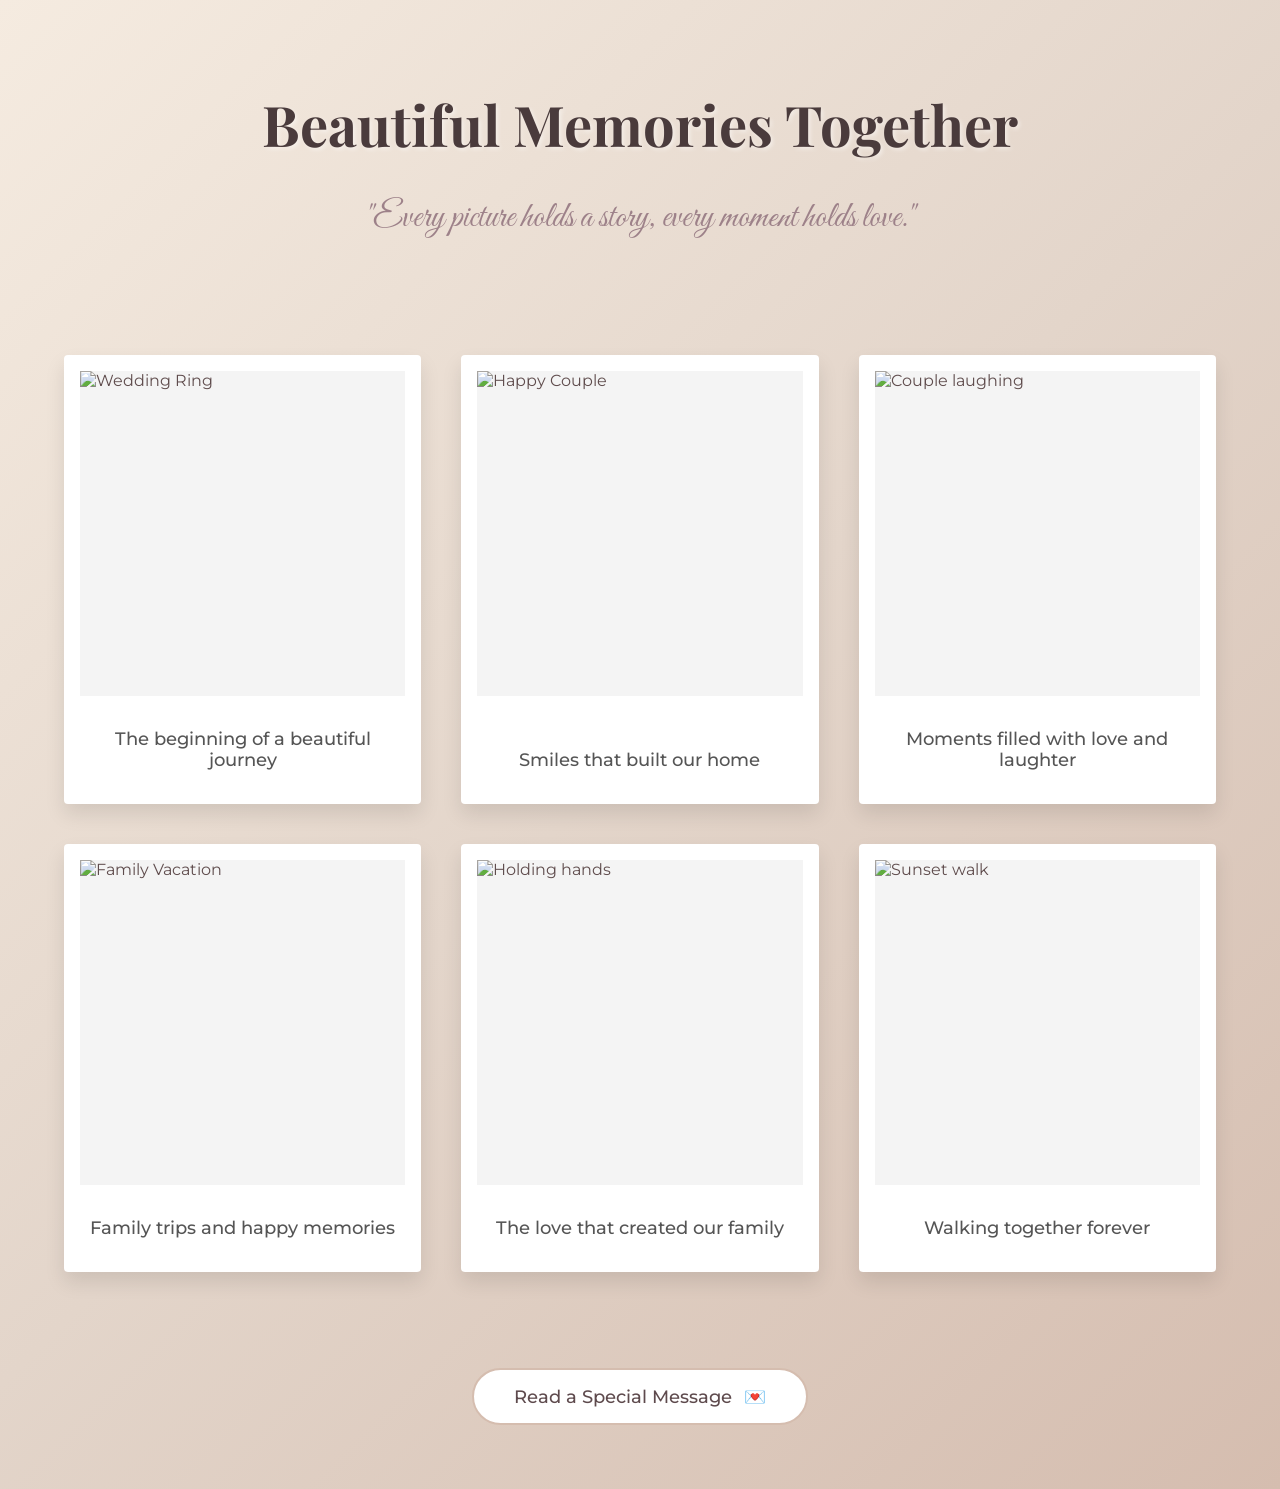
==== gallery.html @ 91784136 "Add complete Anniversary Website with welcome, celebration, gallery, message, and final surprise pag" ====
<!DOCTYPE html>
<html lang="en">
<head>
    <meta charset="UTF-8">
    <meta name="viewport" content="width=device-width, initial-scale=1.0">
    <title>Beautiful Memories Together</title>
    <!-- Import Elegant Fonts -->
    <link rel="preconnect" href="https://fonts.googleapis.com">
    <link rel="preconnect" href="https://fonts.gstatic.com" crossorigin>
    <link href="https://fonts.googleapis.com/css2?family=Great+Vibes&family=Playfair+Display:ital,wght@0,400;0,600;1,400&family=Montserrat:wght@300;400;500&display=swap" rel="stylesheet">
    <link rel="stylesheet" href="styles.css">
</head>
<body class="gallery-page">

    <!-- Container for subtle floating hearts/sparkles -->
    <div id="animation-container"></div>

    <header class="gallery-header">
        <h1 class="gallery-heading">Beautiful Memories Together</h1>
        <p class="gallery-subheading">"Every picture holds a story, every moment holds love."</p>
    </header>

    <main class="gallery-container">
        <!-- Photo Grid -->
        <div class="photo-grid">
            
            <!-- Polaroid Item 1 -->
            <div class="polaroid" onclick="openLightbox(this)">
                <div class="polaroid-img-wrapper">
                    <img src="https://images.unsplash.com/photo-1511285560929-80b456fea0bc?auto=format&fit=crop&q=80&w=800" alt="Wedding Ring">
                </div>
                <p class="caption">The beginning of a beautiful journey</p>
            </div>

            <!-- Polaroid Item 2 -->
            <div class="polaroid" onclick="openLightbox(this)">
                <div class="polaroid-img-wrapper">
                    <img src="https://images.unsplash.com/photo-1542042161784-26ab9e041e89?auto=format&fit=crop&q=80&w=800" alt="Happy Couple">
                </div>
                <p class="caption">Smiles that built our home</p>
            </div>

            <!-- Polaroid Item 3 -->
            <div class="polaroid" onclick="openLightbox(this)">
                <div class="polaroid-img-wrapper">
                    <img src="https://images.unsplash.com/photo-1474552226712-ac0f0961a954?auto=format&fit=crop&q=80&w=800" alt="Couple laughing">
                </div>
                <p class="caption">Moments filled with love and laughter</p>
            </div>

            <!-- Polaroid Item 4 -->
            <div class="polaroid" onclick="openLightbox(this)">
                <div class="polaroid-img-wrapper">
                    <img src="https://images.unsplash.com/photo-1507502707541-f369a3b18502?auto=format&fit=crop&q=80&w=800" alt="Family Vacation">
                </div>
                <p class="caption">Family trips and happy memories</p>
            </div>

            <!-- Polaroid Item 5 -->
            <div class="polaroid" onclick="openLightbox(this)">
                <div class="polaroid-img-wrapper">
                    <img src="https://images.unsplash.com/photo-1511895426328-dc8714191300?auto=format&fit=crop&q=80&w=800" alt="Holding hands">
                </div>
                <p class="caption">The love that created our family</p>
            </div>
            
            <!-- Polaroid Item 6 -->
            <div class="polaroid" onclick="openLightbox(this)">
                <div class="polaroid-img-wrapper">
                    <img src="https://images.unsplash.com/photo-1469334031218-e382a71b716b?auto=format&fit=crop&q=80&w=800" alt="Sunset walk">
                </div>
                <p class="caption">Walking together forever</p>
            </div>

        </div>
        
        <!-- Navigation to next page -->
        <div class="gallery-nav">
             <button class="nav-btn gallery-btn" onclick="goToMessage()">
                <span class="btn-text">Read a Special Message</span>
                <span class="btn-icon">💌</span>
            </button>
        </div>
    </main>

    <!-- Lightbox Modal -->
    <div id="lightbox" class="lightbox" onclick="closeLightbox()">
        <span class="close-lightbox">&times;</span>
        <img class="lightbox-content" id="lightbox-img">
        <div id="lightbox-caption"></div>
    </div>

    <!-- We reuse the script for background animations and append new features -->
    <script src="script.js"></script>
</body>
</html>
---- styles.css ----
:root {
    --primary-color: #d4a373; /* soft golden/peach */
    --secondary-color: #faedcd; /* cream */
    --accent-color: #e5989b; /* soft pink */
    --bg-gradient: linear-gradient(135deg, #fdfcdc 0%, #faedcd 50%, #fcd5ce 100%);
    --text-dark: #5e4a4d;
    --text-light: #fff;
    --font-romantic: 'Great Vibes', cursive;
    --font-heading: 'Playfair Display', serif;
    --font-body: 'Montserrat', sans-serif;
}

body, html {
    margin: 0;
    padding: 0;
    width: 100%;
    min-height: 100vh;
    font-family: var(--font-body);
    background: var(--bg-gradient);
    overflow-x: hidden;
    color: var(--text-dark);
}

.welcome-container {
    position: relative;
    width: 100%;
    height: 100vh;
    display: flex;
    justify-content: center;
    align-items: center;
    z-index: 10;
}

.content-box {
    background: rgba(255, 255, 255, 0.5);
    backdrop-filter: blur(12px);
    -webkit-backdrop-filter: blur(12px);
    border: 1px solid rgba(255, 255, 255, 0.6);
    padding: 3rem 4rem;
    border-radius: 20px;
    text-align: center;
    max-width: 650px;
    box-shadow: 0 15px 35px rgba(229, 152, 155, 0.2);
    animation: fadeIn 2s ease-out;
}

.main-heading {
    font-family: var(--font-heading);
    font-size: 2.8rem;
    font-weight: 600;
    margin-bottom: 0.5rem;
    background: linear-gradient(45deg, #b5838d, #e5989b);
    -webkit-background-clip: text;
    background-clip: text;
    -webkit-text-fill-color: transparent;
    line-height: 1.3;
}

.sub-heading {
    font-family: var(--font-body);
    font-size: 1.15rem;
    font-weight: 500;
    color: #8a6c71;
    margin-bottom: 2rem;
    letter-spacing: 0.5px;
}

.names-section {
    display: flex;
    justify-content: center;
    align-items: center;
    gap: 1.5rem;
    margin: 2.5rem 0;
}

.name {
    font-family: var(--font-romantic);
    font-size: 3.5rem;
    color: var(--accent-color);
    text-shadow: 2px 2px 4px rgba(229, 152, 155, 0.2);
}

.heart-icon {
    font-size: 2.5rem;
    animation: heartbeat 1.5s infinite;
}

.message {
    font-family: var(--font-heading);
    font-size: 1.25rem;
    line-height: 1.6;
    color: var(--text-dark);
    font-style: italic;
    margin-bottom: 3rem;
}

.start-btn {
    background: linear-gradient(135deg, #e5989b, #d4a373);
    border: none;
    padding: 1.2rem 3rem;
    border-radius: 50px;
    font-family: var(--font-body);
    font-weight: 600;
    font-size: 1.2rem;
    color: white;
    cursor: pointer;
    box-shadow: 0 8px 20px rgba(229, 152, 155, 0.4);
    transition: all 0.3s ease;
    display: inline-flex;
    align-items: center;
    gap: 0.8rem;
    position: relative;
    overflow: hidden;
}

.start-btn::before {
    content: '';
    position: absolute;
    top: 0;
    left: -100%;
    width: 100%;
    height: 100%;
    background: linear-gradient(90deg, transparent, rgba(255,255,255,0.4), transparent);
    transition: all 0.5s ease;
}

.start-btn:hover {
    transform: translateY(-3px);
    box-shadow: 0 12px 25px rgba(229, 152, 155, 0.5);
}

.start-btn:hover::before {
    left: 100%;
}

/* Animations */
@keyframes fadeIn {
    from { opacity: 0; transform: translateY(20px); }
    to { opacity: 1; transform: translateY(0); }
}

@keyframes heartbeat {
    0% { transform: scale(1); }
    15% { transform: scale(1.2); }
    30% { transform: scale(1); }
    45% { transform: scale(1.2); }
    60% { transform: scale(1); }
    100% { transform: scale(1); }
}

/* Floating Petals/Hearts */
#animation-container {
    position: absolute;
    top: 0;
    left: 0;
    width: 100%;
    height: 100%;
    pointer-events: none;
    z-index: 1;
    overflow: hidden;
}

.floating-item {
    position: absolute;
    top: -10%;
    opacity: 0.7;
    animation: floatDown linear infinite;
    font-size: 1.5rem;
    user-select: none;
}

@keyframes floatDown {
    0% {
        transform: translateY(0) rotate(0deg);
        opacity: 0;
    }
    10% {
        opacity: 0.8;
    }
    90% {
        opacity: 0.8;
    }
    100% {
        transform: translateY(110vh) rotate(360deg);
        opacity: 0;
    }
}

/* Responsive */
@media (max-width: 600px) {
    .content-box {
        padding: 2rem 1.5rem;
        margin: 1.5rem;
    }
    .main-heading {
        font-size: 2.2rem;
    }
    .sub-heading {
        font-size: 1rem;
    }
    .name {
        font-size: 2.5rem;
    }
    .heart-icon {
        font-size: 2rem;
    }
    .message {
        font-size: 1.1rem;
    }
}

/* Celebration Page Specific */
.celebration-page {
    background: linear-gradient(135deg, #faedcd 0%, #fcd5ce 50%, #fdfcdc 100%);
}

#fireworks-canvas {
    position: fixed;
    top: 0;
    left: 0;
    width: 100%;
    height: 100%;
    pointer-events: none;
    z-index: 2;
}

.celebration-container {
    position: relative;
    width: 100%;
    min-height: 100vh;
    display: flex;
    flex-direction: column;
    justify-content: center;
    align-items: center;
    z-index: 10;
    padding: 2rem;
    box-sizing: border-box;
}

.celebration-box {
    background: rgba(255, 255, 255, 0.6);
    backdrop-filter: blur(15px);
    -webkit-backdrop-filter: blur(15px);
    border: 1px solid rgba(255, 255, 255, 0.7);
    padding: 3rem;
    border-radius: 25px;
    text-align: center;
    max-width: 800px;
    box-shadow: 0 20px 40px rgba(229, 152, 155, 0.25);
    animation: slideUp 1.5s ease-out;
    margin-bottom: 2rem;
}

.celebration-heading {
    font-family: var(--font-heading);
    font-size: 3.5rem;
    font-weight: 600;
    margin-bottom: 1.5rem;
    background: linear-gradient(45deg, #d4a373, #e5989b);
    -webkit-background-clip: text;
    background-clip: text;
    -webkit-text-fill-color: transparent;
    line-height: 1.2;
    opacity: 0;
    animation: fadeInHeading 2s 0.5s forwards ease-out;
}

.celebration-message {
    font-family: var(--font-body);
    font-size: 1.35rem;
    line-height: 1.8;
    color: var(--text-dark);
    margin-bottom: 2.5rem;
    opacity: 0;
    animation: fadeInText 2s 1.5s forwards ease-out;
}

/* Cake */
.cake-section {
    display: flex;
    flex-direction: column;
    align-items: center;
    gap: 1.5rem;
    opacity: 0;
    animation: slideUpFade 2s 2s forwards ease-out;
}

.cake-illustration {
    filter: drop-shadow(0 10px 15px rgba(212, 163, 115, 0.3));
    transition: transform 0.3s ease;
}

.cake-illustration:hover {
    transform: scale(1.05);
}

#flame {
    animation: flicker 0.5s infinite alternate;
}

.celebrate-btn {
    background: linear-gradient(135deg, #ffb703, #fb8500);
    border: none;
    padding: 1rem 2.5rem;
    border-radius: 50px;
    font-family: var(--font-body);
    font-weight: 600;
    font-size: 1.2rem;
    color: white;
    cursor: pointer;
    box-shadow: 0 8px 20px rgba(251, 133, 0, 0.3);
    transition: all 0.3s ease;
    display: inline-flex;
    align-items: center;
    gap: 0.8rem;
}

.celebrate-btn:hover {
    transform: translateY(-3px) scale(1.05);
    box-shadow: 0 12px 25px rgba(251, 133, 0, 0.4);
}

/* Navigation Button */
.bottom-nav {
    width: 100%;
    display: flex;
    justify-content: center;
    opacity: 0;
    animation: fadeInNav 2s 3s forwards ease-out;
    margin-top: 1rem;
}

.nav-btn {
    background: transparent;
    border: 2px solid var(--accent-color);
    padding: 1rem 2.5rem;
    border-radius: 50px;
    font-family: var(--font-body);
    font-weight: 500;
    font-size: 1.1rem;
    color: var(--text-dark);
    cursor: pointer;
    transition: all 0.3s ease;
    display: inline-flex;
    align-items: center;
    gap: 0.8rem;
    background: rgba(255, 255, 255, 0.3);
    backdrop-filter: blur(5px);
}

.nav-btn:hover {
    background: var(--accent-color);
    color: white;
    box-shadow: 0 8px 15px rgba(229, 152, 155, 0.3);
}

/* Specific Animations for Celebration */
@keyframes slideUp {
    from { opacity: 0; transform: translateY(50px); }
    to { opacity: 1; transform: translateY(0); }
}

@keyframes fadeInHeading {
    from { opacity: 0; transform: translateY(10px); }
    to { opacity: 1; transform: translateY(0); }
}

@keyframes fadeInText {
    from { opacity: 0; }
    to { opacity: 1; }
}

@keyframes slideUpFade {
    from { opacity: 0; transform: translateY(20px); }
    to { opacity: 1; transform: translateY(0); }
}

@keyframes fadeInNav {
    from { opacity: 0; transform: translateY(20px); }
    to { opacity: 1; transform: translateY(0); }
}

@keyframes flicker {
    0% { transform: scale(1) translateY(0); fill: #ffb703; }
    100% { transform: scale(1.1) translateY(-2px); fill: #fb8500; }
}

/* Mobile Adjustments for Celebration */
@media (max-width: 600px) {
    .celebration-box {
        padding: 2rem 1.5rem;
        margin-bottom: 2rem;
    }
    .celebration-heading {
        font-size: 2.5rem;
    }
    .celebration-message {
        font-size: 1.1rem;
    }
    .cake-illustration svg {
        width: 120px;
        height: 120px;
    }
}

/* =========================================
   GALLERY PAGE 
   ========================================= */
.gallery-page {
    background: linear-gradient(135deg, #f5ebe0 0%, #e3d5ca 50%, #d5bdaf 100%);
}

.gallery-container {
    padding: 2rem 5%;
    max-width: 1400px;
    margin: 0 auto;
    position: relative;
    z-index: 10;
}

.gallery-header {
    text-align: center;
    padding: 3rem 1rem 1rem;
    position: relative;
    z-index: 10;
}

.gallery-heading {
    font-family: var(--font-heading);
    font-size: 3.5rem;
    color: #4a3b3c;
    margin-bottom: 0.5rem;
    text-shadow: 2px 2px 4px rgba(255,255,255,0.5);
    animation: fadeInHeading 1.5s ease-out;
}

.gallery-subheading {
    font-family: var(--font-romantic);
    font-size: 2.2rem;
    color: #9d8189;
    animation: fadeInText 2s ease-out;
}

/* Photo Grid */
.photo-grid {
    display: grid;
    grid-template-columns: repeat(auto-fill, minmax(300px, 1fr));
    gap: 2.5rem;
    padding: 2rem 0;
}

.polaroid {
    background: #fff;
    padding: 1rem;
    box-shadow: 0 10px 20px rgba(0,0,0,0.1);
    border-radius: 4px;
    display: flex;
    flex-direction: column;
    justify-content: space-between;
    transition: all 0.4s cubic-bezier(0.175, 0.885, 0.32, 1.275);
    cursor: pointer;
    position: relative;
    opacity: 1;
    transition: all 0.5s ease-in-out;
}

.polaroid:hover {
    transform: scale(1.05) rotate(0deg) !important;
    box-shadow: 0 15px 35px rgba(229, 152, 155, 0.4);
    z-index: 20;
}

/* Soft glow around selected photo */
.polaroid::after {
    content: '';
    position: absolute;
    top: 0; left: 0; right: 0; bottom: 0;
    box-shadow: 0 0 20px rgba(229, 152, 155, 0);
    transition: box-shadow 0.4s ease;
    border-radius: 4px;
    pointer-events: none;
}

.polaroid:hover::after {
    box-shadow: 0 0 25px rgba(229, 152, 155, 0.6);
}

.polaroid-img-wrapper {
    width: 100%;
    aspect-ratio: 1 / 1;
    overflow: hidden;
    background: #f4f4f4;
    margin-bottom: 1rem;
}

.polaroid img {
    width: 100%;
    height: 100%;
    object-fit: cover;
    transition: transform 0.6s ease, filter 0.6s ease;
    filter: sepia(10%); /* Slight vintage feel */
}

.polaroid:hover img {
    transform: scale(1.05);
    filter: sepia(0%);
}

.polaroid .caption {
    font-family: var(--font-body);
    font-size: 1.1rem;
    color: #555;
    text-align: center;
    width: 100%;
    margin-top: 1rem;
    font-weight: 500;
}

/* Gallery Navigation */
.gallery-nav {
    display: flex;
    justify-content: center;
    margin: 4rem 0 2rem;
    animation: fadeIn 2s 1.5s forwards;
    opacity: 0;
}

.gallery-btn {
    background: #fff;
    color: var(--text-dark);
    border: 2px solid #d5bdaf;
}

.gallery-btn:hover {
    background: #d5bdaf;
    border-color: #d5bdaf;
}

/* Lightbox Modal */
.lightbox {
    display: none;
    position: fixed;
    z-index: 1000;
    padding-top: 50px;
    left: 0;
    top: 0;
    width: 100%;
    height: 100%;
    background-color: rgba(0, 0, 0, 0.9);
    backdrop-filter: blur(8px);
    -webkit-backdrop-filter: blur(8px);
    opacity: 0;
    transition: opacity 0.3s ease;
}

.lightbox.active {
    display: flex;
    flex-direction: column;
    justify-content: center;
    align-items: center;
    opacity: 1;
}

.lightbox-content {
    margin: auto;
    display: block;
    max-width: 90%;
    max-height: 80vh;
    box-shadow: 0 0 30px rgba(0,0,0,0.5);
    border: 5px solid white;
    transform: scale(0.8);
    transition: transform 0.4s cubic-bezier(0.175, 0.885, 0.32, 1.275);
}

.lightbox.active .lightbox-content {
    transform: scale(1);
}

#lightbox-caption {
    margin: auto;
    display: block;
    width: 80%;
    max-width: 700px;
    text-align: center;
    color: #ccc;
    padding: 20px 0;
    height: 50px;
    font-family: var(--font-body);
    font-size: 1.2rem;
    letter-spacing: 1px;
}

.close-lightbox {
    position: absolute;
    top: 25px;
    right: 35px;
    color: #f1f1f1;
    font-size: 40px;
    font-weight: bold;
    transition: 0.3s;
    cursor: pointer;
    z-index: 1001;
}

.close-lightbox:hover,
.close-lightbox:focus {
    color: #e5989b;
    text-decoration: none;
    cursor: pointer;
}

/* Gallery Mobile Adjustments */
@media (max-width: 768px) {
    .gallery-heading {
        font-size: 2.5rem;
    }
    .gallery-subheading {
        font-size: 1.8rem;
    }
    .photo-grid {
        grid-template-columns: repeat(auto-fill, minmax(250px, 1fr));
        gap: 1.5rem;
    }
}

/* =========================================
   MESSAGE PAGE 
   ========================================= */
.message-page {
    background: linear-gradient(135deg, #fdfcdc 0%, #faedcd 50%, #fcd5ce 100%);
    min-height: 100vh;
    display: flex;
    justify-content: center;
    align-items: center;
    padding: 2rem;
    box-sizing: border-box;
    overflow-x: hidden;
}

.message-container {
    position: relative;
    z-index: 10;
    max-width: 800px;
    width: 100%;
}

.message-header {
    text-align: center;
    margin-bottom: 3rem;
    animation: fadeInHeading 1.5s ease-out;
}

.message-heading {
    font-family: var(--font-heading);
    font-size: 3.5rem;
    color: #8c6065;
    text-shadow: 2px 2px 5px rgba(229, 152, 155, 0.4);
}

.letter-card {
    background: rgba(255, 255, 255, 0.85);
    backdrop-filter: blur(10px);
    -webkit-backdrop-filter: blur(10px);
    border-radius: 12px;
    padding: 4rem 3rem;
    position: relative;
    box-shadow: 0 15px 40px rgba(229, 152, 155, 0.2), 
                0 0 30px rgba(255, 255, 255, 0.5) inset;
    border: 1px solid rgba(229, 152, 155, 0.3);
    animation: slideUpFade 1.5s 0.5s forwards;
    opacity: 0;
    transition: box-shadow 1s ease;
}

/* Glowing border effect */
.letter-card:hover {
    box-shadow: 0 15px 40px rgba(229, 152, 155, 0.3), 
                0 0 50px rgba(229, 152, 155, 0.4);
}

.letter-decoration {
    position: absolute;
    font-size: 1.5rem;
    color: var(--accent-color);
    animation: heartbeat 2s infinite;
}

.top-left { top: 1.5rem; left: 1.5rem; }
.top-right { top: 1.5rem; right: 1.5rem; }
.bottom-left { bottom: 1.5rem; left: 1.5rem; }
.bottom-right { bottom: 1.5rem; right: 1.5rem; }

.hidden-content {
    display: none; /* Hide the raw HTML that we use for typing */
}

.letter-content {
    font-family: 'Dancing Script', cursive;
    font-size: 1.8rem;
    line-height: 2;
    color: #4a3b3c;
    text-align: left;
    min-height: 300px;
}

.letter-content p {
    margin-bottom: 1.5rem;
    opacity: 0;
    transform: translateY(10px);
    animation: fadeInText 1s forwards;
}

.letter-content .signature {
    text-align: right;
    margin-top: 3rem;
    font-weight: 700;
    font-size: 2.2rem;
    color: #d4a373;
}

/* Message Mobile Adjustments */
@media (max-width: 600px) {
    .message-heading {
        font-size: 2.5rem;
    }
    .letter-card {
        padding: 3rem 1.5rem;
    }
    .letter-content {
        font-size: 1.4rem;
        line-height: 1.8;
    }
}

.message-nav {
    display: flex;
    justify-content: center;
    margin-top: 3rem;
    position: relative;
    z-index: 20;
    animation: fadeInNav 2s 2s forwards ease-out;
    opacity: 0;
}

.message-btn {
    background: linear-gradient(135deg, #e5989b, #b5838d);
    border: none;
    padding: 1.2rem 3rem;
    border-radius: 50px;
    font-family: var(--font-body);
    font-weight: 600;
    font-size: 1.2rem;
    color: white;
    cursor: pointer;
    box-shadow: 0 8px 25px rgba(229, 152, 155, 0.4);
    transition: all 0.3s ease;
    display: inline-flex;
    align-items: center;
    gap: 1rem;
    text-shadow: 1px 1px 2px rgba(0,0,0,0.1);
}

.message-btn:hover {
    transform: translateY(-3px) scale(1.02);
    box-shadow: 0 12px 30px rgba(229, 152, 155, 0.6);
    background: linear-gradient(135deg, #e5989b, #d4a373);
}

/* =========================================
   FINAL SURPRISE PAGE 
   ========================================= */
.surprise-page {
    /* Updated background to match the soft romantic theme of the website */
    background: linear-gradient(135deg, #fdfcdc 0%, #faedcd 50%, #fcd5ce 100%);
    min-height: 100vh;
    display: flex;
    flex-direction: column;
    justify-content: center;
    align-items: center;
    color: var(--text-dark);
    padding: 2rem;
    box-sizing: border-box;
    overflow-x: hidden;
}

.mystery-container {
    text-align: center;
    z-index: 20;
    transition: opacity 0.8s ease;
}

.mystery-btn {
    background: linear-gradient(135deg, #e5989b, #d4a373);
    border: none;
    padding: 1.5rem 4rem;
    border-radius: 50px;
    font-family: var(--font-heading);
    font-weight: 600;
    font-size: 1.5rem;
    color: white;
    cursor: pointer;
    box-shadow: 0 10px 30px rgba(229, 152, 155, 0.5);
    transition: all 0.3s ease;
    animation: pulse 2s infinite;
}

.mystery-btn:hover {
    transform: translateY(-5px) scale(1.05);
    box-shadow: 0 15px 40px rgba(229, 152, 155, 0.7);
}

@keyframes pulse {
    0% { transform: scale(1); box-shadow: 0 10px 30px rgba(229, 152, 155, 0.5); }
    50% { transform: scale(1.05); box-shadow: 0 15px 40px rgba(229, 152, 155, 0.8); }
    100% { transform: scale(1); box-shadow: 0 10px 30px rgba(229, 152, 155, 0.5); }
}

.surprise-content {
    text-align: center;
    max-width: 900px;
    z-index: 10;
    display: none; /* Hidden until button click */
    opacity: 0;
}

.surprise-heading {
    /* Changed font to match standard heading style */
    font-family: var(--font-heading);
    font-size: 3.5rem;
    color: #8c6065;
    margin-bottom: 2rem;
    display: inline-block;
    animation: fadeInHeading 2s ease-out;
}

.marriage-photo-container {
    position: relative;
    margin: 0 auto 3rem;
    width: 350px;
    height: 450px;
    border: 15px solid #fff;
    box-shadow: 0 15px 35px rgba(229, 152, 155, 0.4);
    border-radius: 4px; /* Classic polaroid corner */
    transform: rotate(2deg) scale(0.5); /* Start small for bloom effect */
    transition: transform 0.5s ease;
    opacity: 0;
    animation: bloomIn 1.5s 1s forwards cubic-bezier(0.175, 0.885, 0.32, 1.275);
}

@keyframes bloomIn {
    0% {
        opacity: 0;
        transform: rotate(-5deg) scale(0.5);
        filter: blur(10px);
    }
    100% {
        opacity: 1;
        transform: rotate(2deg) scale(1);
        filter: blur(0px);
    }
}

.marriage-photo-container:hover {
    transform: rotate(0deg) scale(1.05);
    box-shadow: 0 20px 45px rgba(229, 152, 155, 0.6);
}

.marriage-photo-container img {
    width: 100%;
    height: 100%;
    object-fit: cover;
}

.surprise-message {
    font-family: 'Dancing Script', cursive; /* Beautiful handwritten font for the message */
    font-size: 2.2rem;
    line-height: 1.6;
    color: #5e4a4d;
    opacity: 0;
    animation: fadeInText 2s 2.5s forwards ease-in;
}

.surprise-signature {
    font-family: var(--font-heading);
    font-weight: 600;
    font-size: 1.8rem;
    color: #e5989b;
    margin-top: 2rem;
    margin-bottom: 3rem;
    opacity: 0;
    animation: fadeInText 2s 3.5s forwards ease-in;
}

@media (max-width: 600px) {
    .surprise-heading { font-size: 3.5rem; }
    .marriage-photo-container {
        width: 280px;
        height: 380px;
        border-width: 10px;
    }
    .surprise-message { font-size: 1.3rem; }
}
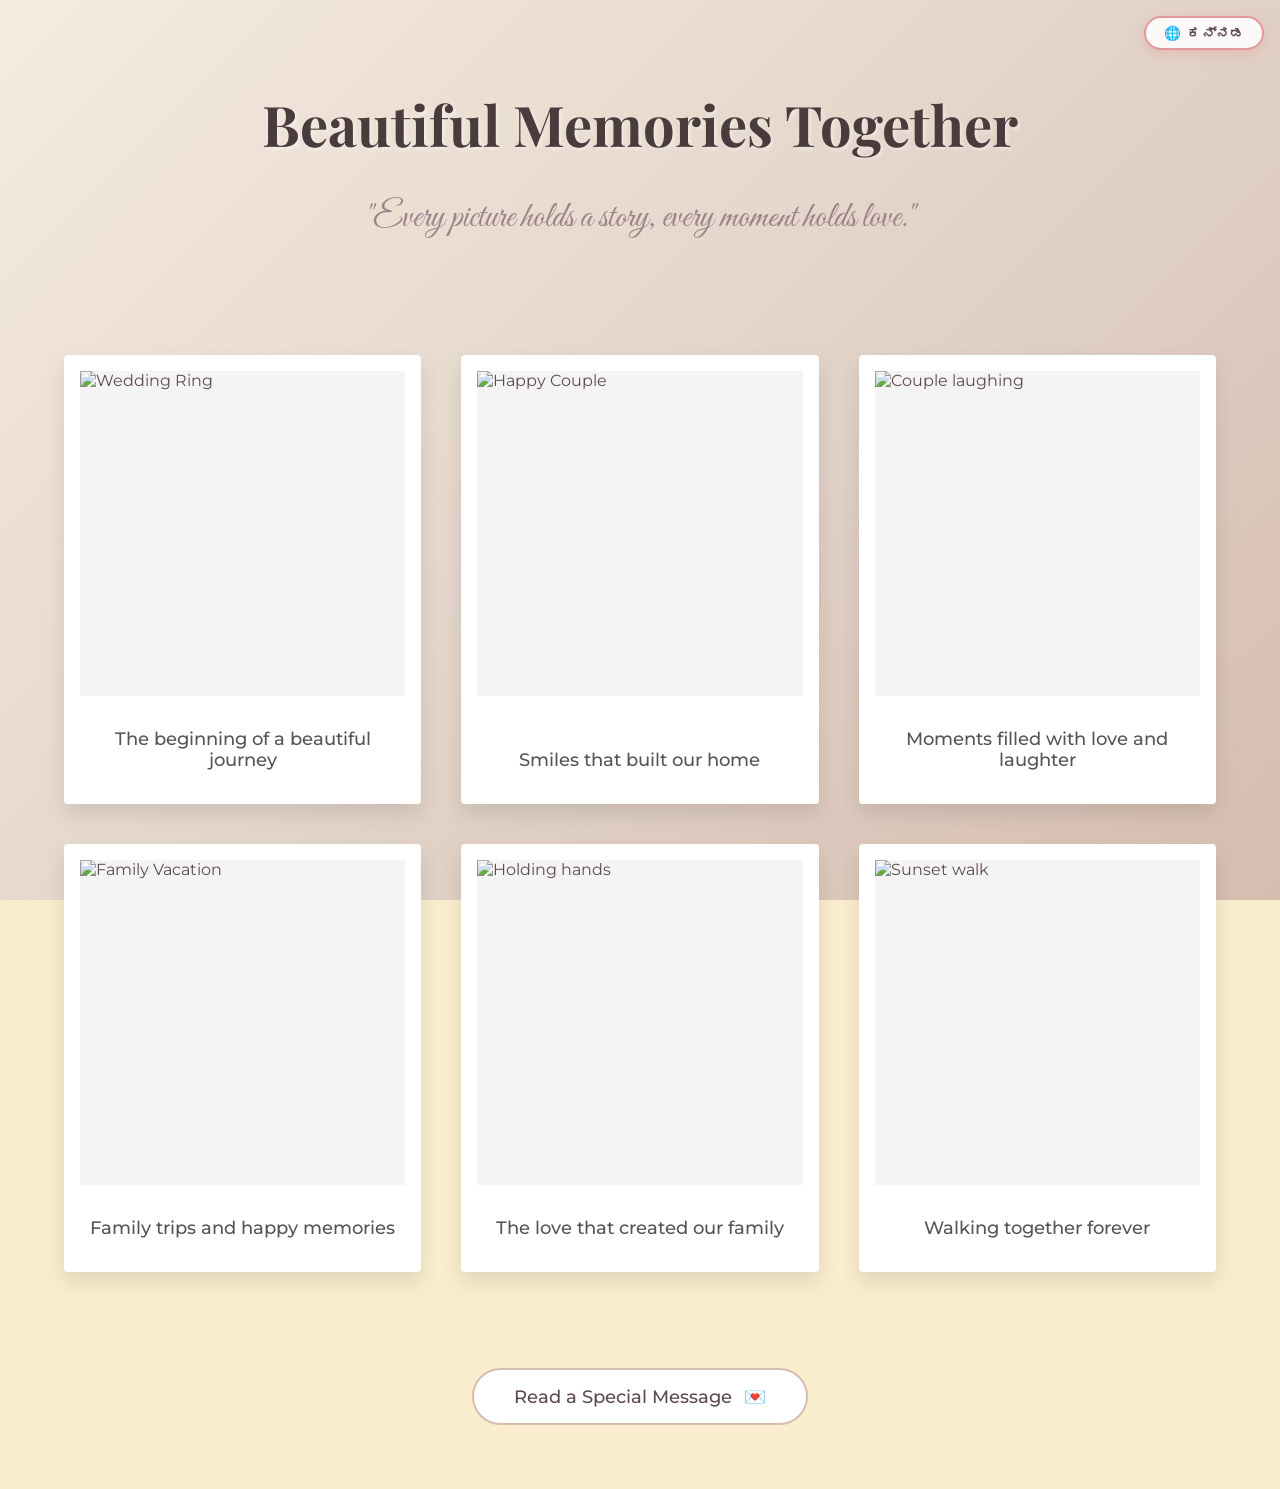
==== commit 81a34366: "feat: Add Kannada language translation support with a toggle button and corresponding styling." ====
--- a/gallery.html
+++ b/gallery.html
@@ -16,8 +16,12 @@
     <div id="animation-container"></div>
 
     <header class="gallery-header">
-        <h1 class="gallery-heading">Beautiful Memories Together</h1>
-        <p class="gallery-subheading">"Every picture holds a story, every moment holds love."</p>
+        <h1 class="gallery-heading"
+            data-en="Beautiful Memories Together"
+            data-kn="ಒಟ್ಟಿಗೆ ಸುಂದರ ನೆನಪುಗಳು">Beautiful Memories Together</h1>
+        <p class="gallery-subheading"
+           data-en="&quot;Every picture holds a story, every moment holds love.&quot;"
+           data-kn="&quot;ಪ್ರತಿ ಚಿತ್ರವೂ ಒಂದು ಕಥೆಯನ್ನು ಹೊಂದಿದೆ, ಪ್ರತಿ ಕ್ಷಣವೂ ಪ್ರೀತಿಯನ್ನು ಹೊಂದಿದೆ.&quot;">"Every picture holds a story, every moment holds love."</p>
     </header>
 
     <main class="gallery-container">
@@ -29,7 +33,7 @@
                 <div class="polaroid-img-wrapper">
                     <img src="https://images.unsplash.com/photo-1511285560929-80b456fea0bc?auto=format&fit=crop&q=80&w=800" alt="Wedding Ring">
                 </div>
-                <p class="caption">The beginning of a beautiful journey</p>
+                <p class="caption" data-en="The beginning of a beautiful journey" data-kn="ಒಂದು ಸುಂದರ ಯಾತ್ರೆಯ ಆರಂಭ">The beginning of a beautiful journey</p>
             </div>
 
             <!-- Polaroid Item 2 -->
@@ -37,7 +41,7 @@
                 <div class="polaroid-img-wrapper">
                     <img src="https://images.unsplash.com/photo-1542042161784-26ab9e041e89?auto=format&fit=crop&q=80&w=800" alt="Happy Couple">
                 </div>
-                <p class="caption">Smiles that built our home</p>
+                <p class="caption" data-en="Smiles that built our home" data-kn="ನಮ್ಮ ಮನೆಯನ್ನು ಕಟ್ಟಿದ ನಗುಗಳು">Smiles that built our home</p>
             </div>
 
             <!-- Polaroid Item 3 -->
@@ -45,7 +49,7 @@
                 <div class="polaroid-img-wrapper">
                     <img src="https://images.unsplash.com/photo-1474552226712-ac0f0961a954?auto=format&fit=crop&q=80&w=800" alt="Couple laughing">
                 </div>
-                <p class="caption">Moments filled with love and laughter</p>
+                <p class="caption" data-en="Moments filled with love and laughter" data-kn="ಪ್ರೀತಿ ಮತ್ತು ನಗುವಿನಿಂದ ತುಂಬಿದ ಕ್ಷಣಗಳು">Moments filled with love and laughter</p>
             </div>
 
             <!-- Polaroid Item 4 -->
@@ -53,7 +57,7 @@
                 <div class="polaroid-img-wrapper">
                     <img src="https://images.unsplash.com/photo-1507502707541-f369a3b18502?auto=format&fit=crop&q=80&w=800" alt="Family Vacation">
                 </div>
-                <p class="caption">Family trips and happy memories</p>
+                <p class="caption" data-en="Family trips and happy memories" data-kn="ಕುಟುಂಬ ಪ್ರವಾಸಗಳು ಮತ್ತು ಸಂತೋಷದ ನೆನಪುಗಳು">Family trips and happy memories</p>
             </div>
 
             <!-- Polaroid Item 5 -->
@@ -61,7 +65,7 @@
                 <div class="polaroid-img-wrapper">
                     <img src="https://images.unsplash.com/photo-1511895426328-dc8714191300?auto=format&fit=crop&q=80&w=800" alt="Holding hands">
                 </div>
-                <p class="caption">The love that created our family</p>
+                <p class="caption" data-en="The love that created our family" data-kn="ನಮ್ಮ ಕುಟುಂಬವನ್ನು ಸೃಷ್ಟಿಸಿದ ಪ್ರೀತಿ">The love that created our family</p>
             </div>
             
             <!-- Polaroid Item 6 -->
@@ -69,7 +73,7 @@
                 <div class="polaroid-img-wrapper">
                     <img src="https://images.unsplash.com/photo-1469334031218-e382a71b716b?auto=format&fit=crop&q=80&w=800" alt="Sunset walk">
                 </div>
-                <p class="caption">Walking together forever</p>
+                <p class="caption" data-en="Walking together forever" data-kn="ಎಂದೆಂದಿಗೂ ಒಟ್ಟಿಗೆ ನಡೆಯುತ್ತಾ">Walking together forever</p>
             </div>
 
         </div>
@@ -77,7 +81,7 @@
         <!-- Navigation to next page -->
         <div class="gallery-nav">
              <button class="nav-btn gallery-btn" onclick="goToMessage()">
-                <span class="btn-text">Read a Special Message</span>
+                <span class="btn-text" data-en="Read a Special Message" data-kn="ವಿಶೇಷ ಸಂದೇಶ ಓದಿ">Read a Special Message</span>
                 <span class="btn-icon">💌</span>
             </button>
         </div>
@@ -91,6 +95,7 @@
     </div>
 
     <!-- We reuse the script for background animations and append new features -->
+    <script src="translate.js"></script>
     <script src="script.js"></script>
 </body>
 </html>
--- a/styles.css
+++ b/styles.css
@@ -17,6 +17,8 @@
     min-height: 100vh;
     font-family: var(--font-body);
     background: var(--bg-gradient);
+    background-attachment: fixed;
+    background-color: #faedcd;
     overflow-x: hidden;
     color: var(--text-dark);
 }
@@ -40,8 +42,10 @@
     border-radius: 20px;
     text-align: center;
     max-width: 650px;
+    width: 90%;
     box-shadow: 0 15px 35px rgba(229, 152, 155, 0.2);
     animation: fadeIn 2s ease-out;
+    box-sizing: border-box;
 }
 
 .main-heading {
@@ -186,32 +190,63 @@
     }
 }
 
-/* Responsive */
-@media (max-width: 600px) {
+/* Responsive — Welcome Page */
+@media (max-width: 768px) {
     .content-box {
-        padding: 2rem 1.5rem;
-        margin: 1.5rem;
+        padding: 2rem 2rem;
+        margin: 1rem auto;
     }
     .main-heading {
+        font-size: 2rem;
+    }
+}
+
+@media (max-width: 480px) {
+    .welcome-container {
+        align-items: flex-start;
+        padding-top: 2rem;
+        min-height: 100dvh;
+    }
+    .content-box {
+        padding: 1.5rem 1.2rem;
+        margin: 1rem;
+        border-radius: 16px;
+        width: calc(100% - 2rem);
+    }
+    .main-heading {
+        font-size: 1.6rem;
+        margin-bottom: 0.4rem;
+    }
+    .sub-heading {
+        font-size: 0.9rem;
+        margin-bottom: 1rem;
+    }
+    .names-section {
+        gap: 0.8rem;
+        margin: 1.2rem 0;
+    }
+    .name {
         font-size: 2.2rem;
     }
-    .sub-heading {
+    .heart-icon {
+        font-size: 1.8rem;
+    }
+    .message {
         font-size: 1rem;
-    }
-    .name {
-        font-size: 2.5rem;
-    }
-    .heart-icon {
-        font-size: 2rem;
-    }
-    .message {
-        font-size: 1.1rem;
+        margin-bottom: 1.5rem;
+    }
+    .start-btn {
+        padding: 0.9rem 1.8rem;
+        font-size: 1rem;
+        width: 100%;
+        justify-content: center;
     }
 }
 
 /* Celebration Page Specific */
 .celebration-page {
     background: linear-gradient(135deg, #faedcd 0%, #fcd5ce 50%, #fdfcdc 100%);
+    background-attachment: fixed;
 }
 
 #fireworks-canvas {
@@ -386,20 +421,51 @@
 }
 
 /* Mobile Adjustments for Celebration */
-@media (max-width: 600px) {
-    .celebration-box {
-        padding: 2rem 1.5rem;
-        margin-bottom: 2rem;
+@media (max-width: 768px) {
+    .celebration-container {
+        padding: 1.5rem;
     }
     .celebration-heading {
-        font-size: 2.5rem;
+        font-size: 2.2rem;
     }
     .celebration-message {
         font-size: 1.1rem;
     }
+}
+
+@media (max-width: 480px) {
+    .celebration-box {
+        padding: 1.5rem 1rem;
+        margin-bottom: 1.5rem;
+        border-radius: 18px;
+    }
+    .celebration-heading {
+        font-size: 1.6rem;
+        margin-bottom: 1rem;
+    }
+    .celebration-message {
+        font-size: 0.95rem;
+        line-height: 1.6;
+        margin-bottom: 1.5rem;
+    }
     .cake-illustration svg {
-        width: 120px;
-        height: 120px;
+        width: 110px;
+        height: 110px;
+    }
+    .celebrate-btn {
+        padding: 0.85rem 1.5rem;
+        font-size: 1rem;
+        width: 100%;
+        justify-content: center;
+    }
+    .bottom-nav {
+        padding: 0 1rem;
+    }
+    .nav-btn {
+        width: 100%;
+        justify-content: center;
+        font-size: 0.95rem;
+        padding: 0.9rem 1rem;
     }
 }
 
@@ -408,6 +474,7 @@
    ========================================= */
 .gallery-page {
     background: linear-gradient(135deg, #f5ebe0 0%, #e3d5ca 50%, #d5bdaf 100%);
+    background-attachment: fixed;
 }
 
 .gallery-container {
@@ -612,14 +679,61 @@
 /* Gallery Mobile Adjustments */
 @media (max-width: 768px) {
     .gallery-heading {
-        font-size: 2.5rem;
+        font-size: 2.2rem;
     }
     .gallery-subheading {
-        font-size: 1.8rem;
+        font-size: 1.6rem;
+    }
+    .gallery-container {
+        padding: 1rem 4%;
     }
     .photo-grid {
-        grid-template-columns: repeat(auto-fill, minmax(250px, 1fr));
+        grid-template-columns: repeat(auto-fill, minmax(220px, 1fr));
         gap: 1.5rem;
+    }
+}
+
+@media (max-width: 480px) {
+    .gallery-header {
+        padding: 1.5rem 1rem 0.5rem;
+    }
+    .gallery-heading {
+        font-size: 1.7rem;
+    }
+    .gallery-subheading {
+        font-size: 1.2rem;
+    }
+    .gallery-container {
+        padding: 0.5rem 1rem;
+    }
+    .photo-grid {
+        grid-template-columns: 1fr 1fr;
+        gap: 0.8rem;
+    }
+    .polaroid {
+        padding: 0.6rem;
+    }
+    .polaroid .caption {
+        font-size: 0.8rem;
+        margin-top: 0.4rem;
+    }
+    .gallery-nav {
+        margin: 2rem 0 1rem;
+    }
+    .gallery-btn {
+        width: 100%;
+        justify-content: center;
+        font-size: 0.95rem;
+        padding: 0.9rem 1rem;
+    }
+    .close-lightbox {
+        top: 15px;
+        right: 15px;
+        font-size: 30px;
+    }
+    #lightbox-caption {
+        font-size: 0.95rem;
+        padding: 10px 0;
     }
 }
 
@@ -628,6 +742,7 @@
    ========================================= */
 .message-page {
     background: linear-gradient(135deg, #fdfcdc 0%, #faedcd 50%, #fcd5ce 100%);
+    background-attachment: fixed;
     min-height: 100vh;
     display: flex;
     justify-content: center;
@@ -719,16 +834,59 @@
 }
 
 /* Message Mobile Adjustments */
-@media (max-width: 600px) {
+@media (max-width: 768px) {
+    .message-page {
+        padding: 1rem;
+        align-items: flex-start;
+        padding-top: 1.5rem;
+    }
     .message-heading {
-        font-size: 2.5rem;
+        font-size: 2.2rem;
+    }
+    .message-header {
+        margin-bottom: 1.5rem;
+    }
+}
+
+@media (max-width: 480px) {
+    .message-page {
+        padding: 0.8rem;
+        min-height: 100dvh;
+    }
+    .message-heading {
+        font-size: 1.7rem;
+    }
+    .message-header {
+        margin-bottom: 1rem;
     }
     .letter-card {
-        padding: 3rem 1.5rem;
-    }
+        padding: 2rem 1rem;
+        border-radius: 10px;
+    }
+    .letter-decoration {
+        font-size: 1rem;
+    }
+    .top-left, .bottom-left { left: 0.8rem; }
+    .top-right, .bottom-right { right: 0.8rem; }
+    .top-left, .top-right { top: 0.8rem; }
+    .bottom-left, .bottom-right { bottom: 0.8rem; }
     .letter-content {
-        font-size: 1.4rem;
-        line-height: 1.8;
+        font-size: 1.2rem;
+        line-height: 1.6;
+        min-height: auto;
+    }
+    .letter-content .signature {
+        font-size: 1.6rem;
+        margin-top: 1.5rem;
+    }
+    .message-nav {
+        margin-top: 1.5rem;
+    }
+    .message-btn {
+        width: 100%;
+        justify-content: center;
+        padding: 1rem 1.5rem;
+        font-size: 1rem;
     }
 }
 
@@ -770,8 +928,8 @@
    FINAL SURPRISE PAGE 
    ========================================= */
 .surprise-page {
-    /* Updated background to match the soft romantic theme of the website */
     background: linear-gradient(135deg, #fdfcdc 0%, #faedcd 50%, #fcd5ce 100%);
+    background-attachment: fixed;
     min-height: 100vh;
     display: flex;
     flex-direction: column;
@@ -836,8 +994,8 @@
 .marriage-photo-container {
     position: relative;
     margin: 0 auto 3rem;
-    width: 350px;
-    height: 450px;
+    width: min(350px, 80vw);
+    height: min(450px, 60vw);
     border: 15px solid #fff;
     box-shadow: 0 15px 35px rgba(229, 152, 155, 0.4);
     border-radius: 4px; /* Classic polaroid corner */
@@ -891,12 +1049,185 @@
     animation: fadeInText 2s 3.5s forwards ease-in;
 }
 
-@media (max-width: 600px) {
-    .surprise-heading { font-size: 3.5rem; }
+/* Surprise / Final Page Mobile */
+@media (max-width: 768px) {
+    .surprise-page {
+        padding: 1.5rem;
+    }
+    .surprise-heading {
+        font-size: 2.5rem;
+    }
+    .mystery-btn {
+        padding: 1.2rem 2.5rem;
+        font-size: 1.2rem;
+    }
+}
+
+@media (max-width: 480px) {
+    .surprise-page {
+        padding: 1rem;
+        min-height: 100dvh;
+        justify-content: flex-start;
+        padding-top: 2rem;
+    }
+    .surprise-heading {
+        font-size: 1.8rem;
+        margin-bottom: 1rem;
+    }
+    .mystery-btn {
+        padding: 1rem 1.5rem;
+        font-size: 1rem;
+        width: 100%;
+        max-width: 300px;
+    }
     .marriage-photo-container {
-        width: 280px;
-        height: 380px;
-        border-width: 10px;
-    }
-    .surprise-message { font-size: 1.3rem; }
-}
+        width: min(280px, 85vw);
+        height: min(360px, 65vw);
+        border-width: 8px;
+        margin-bottom: 1.5rem;
+    }
+    .surprise-message {
+        font-size: 1.1rem;
+        line-height: 1.5;
+    }
+    .surprise-signature {
+        font-size: 1.3rem;
+        margin-top: 1rem;
+        margin-bottom: 2rem;
+    }
+    .surprise-content {
+        width: 100%;
+        box-sizing: border-box;
+        padding: 0 0.5rem;
+    }
+}
+
+/* =========================================
+   LANGUAGE TOGGLE BUTTON
+   ========================================= */
+.translate-toggle {
+    position: fixed;
+    top: 1rem;
+    right: 1rem;
+    z-index: 10000;
+    background: rgba(255, 255, 255, 0.88);
+    backdrop-filter: blur(12px);
+    -webkit-backdrop-filter: blur(12px);
+    border: 2px solid var(--accent-color);
+    padding: 0.45rem 1.1rem;
+    border-radius: 50px;
+    font-family: var(--font-body);
+    font-size: 0.85rem;
+    font-weight: 600;
+    color: var(--text-dark);
+    cursor: pointer;
+    transition: all 0.3s ease;
+    display: flex;
+    align-items: center;
+    gap: 0.4rem;
+    box-shadow: 0 4px 12px rgba(229, 152, 155, 0.35);
+    user-select: none;
+    letter-spacing: 0.3px;
+}
+
+.translate-toggle:hover {
+    background: var(--accent-color);
+    color: white;
+    box-shadow: 0 6px 18px rgba(229, 152, 155, 0.55);
+    transform: translateY(-2px);
+}
+
+.translate-toggle:active {
+    transform: translateY(0);
+}
+
+@media (max-width: 480px) {
+    .translate-toggle {
+        top: 0.5rem;
+        right: 0.5rem;
+        padding: 0.35rem 0.75rem;
+        font-size: 0.75rem;
+    }
+}
+
+/* =========================================
+   KANNADA FONT — Noto Serif Kannada
+   Applied when html.lang-kn class is active
+   ========================================= */
+html.lang-kn body,
+html.lang-kn .main-heading,
+html.lang-kn .sub-heading,
+html.lang-kn .name,
+html.lang-kn .message,
+html.lang-kn .celebration-heading,
+html.lang-kn .celebration-message,
+html.lang-kn .gallery-heading,
+html.lang-kn .gallery-subheading,
+html.lang-kn .caption,
+html.lang-kn .message-heading,
+html.lang-kn .surprise-heading,
+html.lang-kn .surprise-message,
+html.lang-kn .surprise-signature,
+html.lang-kn .letter-content,
+html.lang-kn .letter-content p,
+html.lang-kn .letter-content .signature,
+html.lang-kn .btn-text {
+    font-family: 'Noto Serif Kannada', serif !important;
+}
+
+/* Prevent Kannada ascender clipping — script has tall top vowel marks */
+html.lang-kn .main-heading,
+html.lang-kn .celebration-heading,
+html.lang-kn .gallery-heading,
+html.lang-kn .message-heading,
+html.lang-kn .surprise-heading,
+html.lang-kn .name,
+html.lang-kn .gallery-subheading {
+    line-height: 2 !important;
+    padding-top: 0.25em;
+    overflow: visible;
+}
+
+html.lang-kn .sub-heading,
+html.lang-kn .message,
+html.lang-kn .celebration-message,
+html.lang-kn .surprise-message,
+html.lang-kn .letter-content p {
+    line-height: 2.2 !important;
+}
+
+html.lang-kn .content-box,
+html.lang-kn .celebration-box,
+html.lang-kn .letter-card {
+    overflow: visible;
+}
+
+/* Give Kannada content same padding/breathing room as English */
+html.lang-kn .welcome-container {
+    height: auto;
+    min-height: 100vh;
+    padding: 5rem 1rem;
+    box-sizing: border-box;
+    align-items: center;
+}
+
+html.lang-kn .celebration-container {
+    height: auto;
+    min-height: 100vh;
+    padding: 5rem 2rem;
+    box-sizing: border-box;
+}
+
+html.lang-kn .message-page {
+    height: auto;
+    min-height: 100vh;
+    padding: 5rem 2rem;
+    align-items: flex-start;
+}
+
+html.lang-kn .surprise-page {
+    height: auto;
+    min-height: 100vh;
+    padding: 5rem 2rem;
+    box-sizing: border-box;
+}
